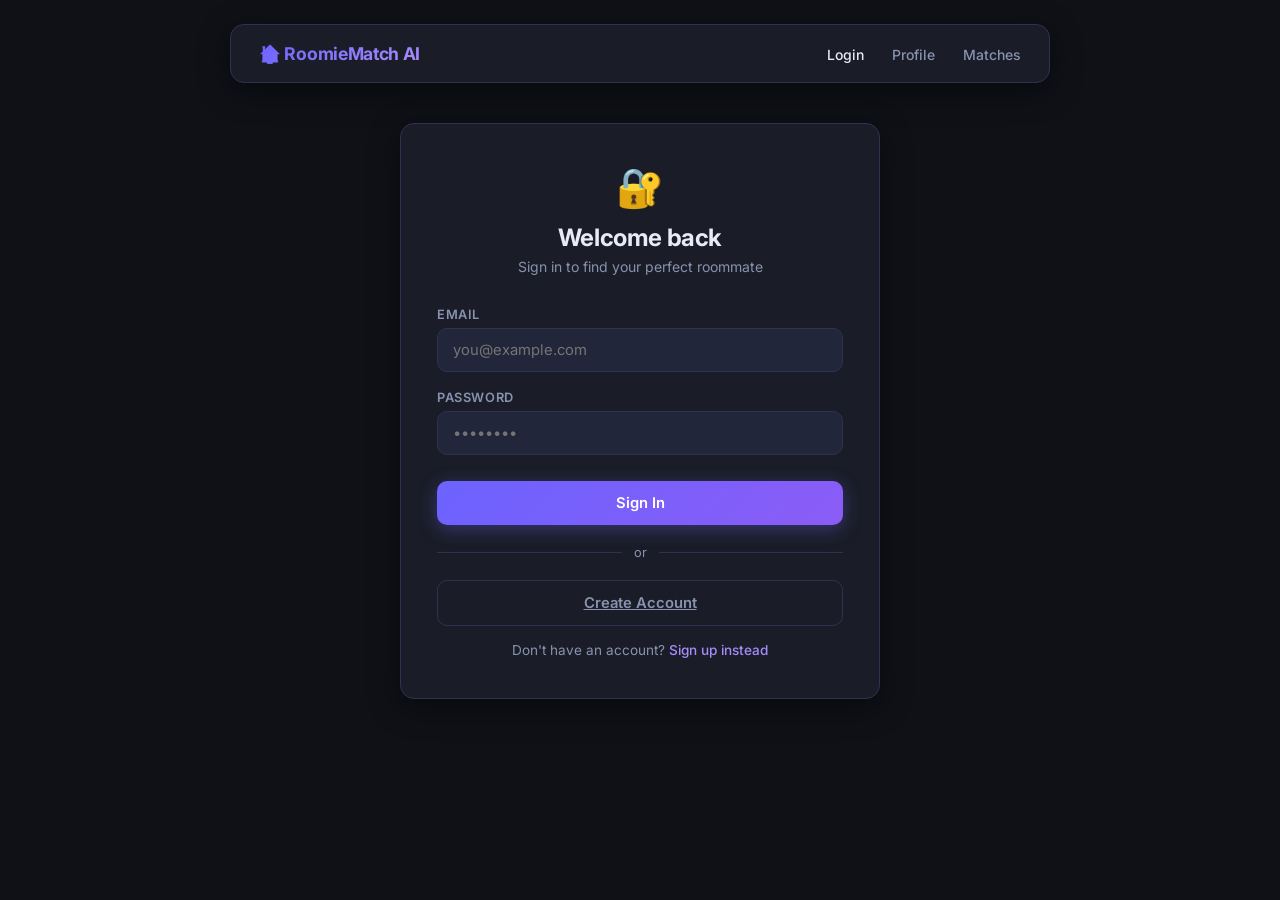
==== frontend/index.html @ b148448d "your message" ====
<!DOCTYPE html>
<html lang="en">
<head>
  <meta charset="UTF-8" />
  <meta name="viewport" content="width=device-width, initial-scale=1.0" />
  <title>RoomieMatch AI — Login</title>
  <link rel="stylesheet" href="style.css" />
</head>
<body>

  <!-- NAVBAR -->
  <nav class="navbar">
    <span class="logo">🏠 RoomieMatch AI</span>
    <nav>
      <a href="index.html" class="active">Login</a>
      <a href="profile.html">Profile</a>
      <a href="matches.html">Matches</a>
    </nav>
  </nav>

  <!-- CARD -->
  <div class="card">
    <div class="card-header">
      <span class="icon">🔐</span>
      <h1>Welcome back</h1>
      <p>Sign in to find your perfect roommate</p>
    </div>

    <!-- ALERT -->
    <div class="alert" id="alert" role="alert"></div>

    <!-- FORM -->
    <form id="loginForm" novalidate>
      <div class="form-group">
        <label for="email">Email</label>
        <input id="email" type="email" placeholder="you@example.com" required />
      </div>

      <div class="form-group">
        <label for="password">Password</label>
        <input id="password" type="password" placeholder="••••••••" required />
      </div>

      <button class="btn btn-primary" type="submit" id="loginBtn">
        Sign In
      </button>
    </form>

    <div class="divider">or</div>

    <a href="#" id="signupLink" class="btn btn-outline">Create Account</a>

    <p class="footer-link" style="margin-top:16px">
      Don't have an account? <a href="#" id="switchLink">Sign up instead</a>
    </p>
  </div>

  <script src="script.js"></script>
  <script>
    redirectIfLoggedIn();

    const alert    = document.getElementById('alert');
    const form     = document.getElementById('loginForm');
    const loginBtn = document.getElementById('loginBtn');
    const emailEl  = document.getElementById('email');
    const passEl   = document.getElementById('password');

    // Toggle between login / signup mode
    let isSignup = false;
    const signupLink  = document.getElementById('signupLink');
    const switchLink  = document.getElementById('switchLink');

    function setMode(signup) {
      isSignup = signup;
      const h1 = document.querySelector('.card-header h1');
      const p  = document.querySelector('.card-header p');
      if (signup) {
        h1.textContent = 'Create Account';
        p.textContent  = 'Join and find your perfect roommate';
        loginBtn.textContent = 'Sign Up';
        signupLink.textContent = 'Back to Login';
        switchLink.textContent = 'Log in instead';
      } else {
        h1.textContent = 'Welcome back';
        p.textContent  = 'Sign in to find your perfect roommate';
        loginBtn.textContent = 'Sign In';
        signupLink.textContent = 'Create Account';
        switchLink.textContent = 'Sign up instead';
      }
    }

    signupLink.addEventListener('click', (e) => { e.preventDefault(); setMode(!isSignup); });
    switchLink.addEventListener('click', (e) => { e.preventDefault(); setMode(!isSignup); });

    form.addEventListener('submit', async (e) => {
      e.preventDefault();
      const email    = emailEl.value.trim();
      const password = passEl.value.trim();

      if (!email || !password) {
        showAlert(alert, 'error', 'Please fill in all fields.');
        return;
      }

      loginBtn.disabled = true;
      loginBtn.textContent = isSignup ? 'Signing up…' : 'Signing in…';

      const endpoint = isSignup ? '/auth/signup' : '/auth/login';

      try {
        const res  = await fetch(`${API_BASE}${endpoint}`, {
          method:  'POST',
          headers: { 'Content-Type': 'application/json' },
          body:    JSON.stringify({ email, password })
        });
        const json = await res.json();

        if (!res.ok) {
          showAlert(alert, 'error', json.message || 'Something went wrong.');
          return;
        }

        if (isSignup) {
          showAlert(alert, 'success', 'Account created! You can now log in.');
          setMode(false);
        } else {
          setToken(json.data);                     // store JWT
          window.location.href = 'profile.html';  // redirect
        }
      } catch (err) {
        showAlert(alert, 'error', 'Connection error. Is the backend running?');
      } finally {
        loginBtn.disabled = false;
        loginBtn.textContent = isSignup ? 'Sign Up' : 'Sign In';
      }
    });
  </script>
</body>
</html>
---- frontend/style.css ----
@import url('https://fonts.googleapis.com/css2?family=Inter:wght@300;400;500;600;700&display=swap');

/* ══════════════════════
   CSS VARIABLES
   ══════════════════════ */
:root {
  --bg:        #0f1117;
  --surface:   #1a1d27;
  --surface2:  #22263a;
  --border:    #2e3250;
  --accent:    #6c63ff;
  --accent2:   #a78bfa;
  --success:   #22d3a5;
  --danger:    #ff6b6b;
  --text:      #e8eaf6;
  --muted:     #8892b0;
  --radius:    14px;
  --shadow:    0 8px 32px rgba(0,0,0,0.45);
}

/* ══════════════════════
   RESET & BASE
   ══════════════════════ */
*, *::before, *::after { box-sizing: border-box; margin: 0; padding: 0; }

body {
  font-family: 'Inter', sans-serif;
  background: var(--bg);
  color: var(--text);
  min-height: 100vh;
  display: flex;
  flex-direction: column;
  align-items: center;
  padding: 24px 16px 48px;
}

/* ══════════════════════
   NAVBAR
   ══════════════════════ */
.navbar {
  width: 100%;
  max-width: 820px;
  display: flex;
  align-items: center;
  justify-content: space-between;
  padding: 18px 28px;
  background: var(--surface);
  border: 1px solid var(--border);
  border-radius: var(--radius);
  margin-bottom: 40px;
  box-shadow: var(--shadow);
}

.navbar .logo {
  font-size: 1.1rem;
  font-weight: 700;
  background: linear-gradient(135deg, var(--accent), var(--accent2));
  -webkit-background-clip: text;
  -webkit-text-fill-color: transparent;
  background-clip: text;
  letter-spacing: -0.3px;
}

.navbar nav a {
  color: var(--muted);
  text-decoration: none;
  font-size: 0.875rem;
  font-weight: 500;
  margin-left: 24px;
  transition: color 0.2s;
}
.navbar nav a:hover,
.navbar nav a.active { color: var(--text); }

/* ══════════════════════
   CARD
   ══════════════════════ */
.card {
  width: 100%;
  max-width: 480px;
  background: var(--surface);
  border: 1px solid var(--border);
  border-radius: var(--radius);
  padding: 40px 36px;
  box-shadow: var(--shadow);
}

.card.wide { max-width: 820px; }

.card-header {
  margin-bottom: 32px;
  text-align: center;
}

.card-header .icon {
  font-size: 2.4rem;
  margin-bottom: 12px;
  display: block;
}

.card-header h1 {
  font-size: 1.5rem;
  font-weight: 700;
  letter-spacing: -0.4px;
  margin-bottom: 6px;
}

.card-header p {
  color: var(--muted);
  font-size: 0.875rem;
}

/* ══════════════════════
   FORM ELEMENTS
   ══════════════════════ */
.form-group {
  display: flex;
  flex-direction: column;
  gap: 6px;
  margin-bottom: 18px;
}

label {
  font-size: 0.8rem;
  font-weight: 600;
  color: var(--muted);
  text-transform: uppercase;
  letter-spacing: 0.6px;
}

input, select {
  background: var(--surface2);
  border: 1px solid var(--border);
  border-radius: 10px;
  color: var(--text);
  font-family: 'Inter', sans-serif;
  font-size: 0.925rem;
  padding: 12px 15px;
  outline: none;
  transition: border-color 0.2s, box-shadow 0.2s;
  appearance: none;
}

input:focus, select:focus {
  border-color: var(--accent);
  box-shadow: 0 0 0 3px rgba(108,99,255,0.18);
}

select option { background: var(--surface2); }

/* ══════════════════════
   GRID LAYOUT (profile form)
   ══════════════════════ */
.form-grid {
  display: grid;
  grid-template-columns: 1fr 1fr;
  gap: 0 20px;
}

/* ══════════════════════
   BUTTONS
   ══════════════════════ */
.btn {
  display: inline-flex;
  align-items: center;
  justify-content: center;
  gap: 8px;
  width: 100%;
  padding: 13px 20px;
  border: none;
  border-radius: 10px;
  font-family: 'Inter', sans-serif;
  font-size: 0.925rem;
  font-weight: 600;
  cursor: pointer;
  transition: opacity 0.2s, transform 0.15s, box-shadow 0.2s;
}

.btn:hover  { opacity: 0.88; transform: translateY(-1px); }
.btn:active { transform: translateY(0); }

.btn-primary {
  background: linear-gradient(135deg, var(--accent), #8b5cf6);
  color: #fff;
  box-shadow: 0 4px 18px rgba(108,99,255,0.35);
  margin-top: 8px;
}

.btn-success {
  background: linear-gradient(135deg, var(--success), #059669);
  color: #fff;
  box-shadow: 0 4px 18px rgba(34,211,165,0.28);
}

.btn-outline {
  background: transparent;
  border: 1px solid var(--border);
  color: var(--muted);
}

.btn:disabled { opacity: 0.5; cursor: not-allowed; transform: none; }

/* ══════════════════════
   ALERT / TOAST
   ══════════════════════ */
.alert {
  display: none;
  align-items: flex-start;
  gap: 10px;
  padding: 12px 16px;
  border-radius: 10px;
  font-size: 0.875rem;
  font-weight: 500;
  margin-bottom: 20px;
  line-height: 1.45;
}

.alert.show { display: flex; }

.alert-success {
  background: rgba(34,211,165,0.12);
  border: 1px solid rgba(34,211,165,0.3);
  color: #6ee7c7;
}

.alert-error {
  background: rgba(255,107,107,0.12);
  border: 1px solid rgba(255,107,107,0.3);
  color: #fca5a5;
}

/* ══════════════════════
   DIVIDER
   ══════════════════════ */
.divider {
  display: flex;
  align-items: center;
  gap: 12px;
  color: var(--muted);
  font-size: 0.8rem;
  margin: 20px 0;
}
.divider::before, .divider::after {
  content: '';
  flex: 1;
  height: 1px;
  background: var(--border);
}

/* ══════════════════════
   MATCH CARDS
   ══════════════════════ */
.matches-grid {
  display: grid;
  grid-template-columns: repeat(auto-fill, minmax(260px, 1fr));
  gap: 18px;
  margin-top: 24px;
}

.match-card {
  background: var(--surface2);
  border: 1px solid var(--border);
  border-radius: var(--radius);
  padding: 22px;
  position: relative;
  transition: border-color 0.2s, transform 0.2s;
}

.match-card:hover {
  border-color: var(--accent);
  transform: translateY(-2px);
}

.match-card .score-badge {
  position: absolute;
  top: 16px;
  right: 16px;
  background: linear-gradient(135deg, var(--accent), #8b5cf6);
  color: #fff;
  font-size: 0.78rem;
  font-weight: 700;
  padding: 4px 10px;
  border-radius: 999px;
}

.match-card .score-badge.high { background: linear-gradient(135deg,#22d3a5,#059669); }
.match-card .score-badge.mid  { background: linear-gradient(135deg,#f59e0b,#d97706); }
.match-card .score-badge.low  { background: linear-gradient(135deg,#6b7280,#4b5563); }

.match-card h3 {
  font-size: 0.95rem;
  font-weight: 600;
  margin-bottom: 4px;
  padding-right: 60px;
  overflow: hidden;
  text-overflow: ellipsis;
  white-space: nowrap;
}

.match-card .uid {
  font-size: 0.75rem;
  color: var(--muted);
  margin-bottom: 16px;
}

.match-card .tag-list {
  display: flex;
  flex-wrap: wrap;
  gap: 6px;
}

.tag {
  font-size: 0.72rem;
  font-weight: 500;
  padding: 3px 9px;
  border-radius: 999px;
  background: rgba(108,99,255,0.12);
  color: var(--accent2);
  border: 1px solid rgba(108,99,255,0.2);
}

/* ══════════════════════
   SCORE BAR
   ══════════════════════ */
.score-row {
  display: flex;
  align-items: center;
  gap: 8px;
  margin-top: 14px;
  font-size: 0.78rem;
  color: var(--muted);
}

.score-bar-track {
  flex: 1;
  height: 6px;
  background: var(--border);
  border-radius: 999px;
  overflow: hidden;
}

.score-bar-fill {
  height: 100%;
  border-radius: 999px;
  background: linear-gradient(90deg, var(--accent), var(--accent2));
  transition: width 0.6s ease;
}

/* ══════════════════════
   EMPTY / LOADER
   ══════════════════════ */
.empty-state {
  text-align: center;
  padding: 48px 0;
  color: var(--muted);
}
.empty-state .emoji { font-size: 3rem; margin-bottom: 12px; display: block; }
.empty-state h3 { font-size: 1.05rem; font-weight: 600; color: var(--text); margin-bottom: 6px; }
.empty-state p  { font-size: 0.875rem; }

.loader {
  width: 36px;
  height: 36px;
  border: 3px solid var(--border);
  border-top-color: var(--accent);
  border-radius: 50%;
  animation: spin 0.7s linear infinite;
  margin: 32px auto;
}
@keyframes spin { to { transform: rotate(360deg); } }

/* ══════════════════════
   FOOTER / LINK
   ══════════════════════ */
.footer-link {
  margin-top: 20px;
  text-align: center;
  font-size: 0.85rem;
  color: var(--muted);
}
.footer-link a {
  color: var(--accent2);
  text-decoration: none;
  font-weight: 500;
}
.footer-link a:hover { text-decoration: underline; }

/* ══════════════════════
   RESPONSIVE
   ══════════════════════ */
@media (max-width: 600px) {
  .card { padding: 28px 20px; }
  .form-grid { grid-template-columns: 1fr; }
  .navbar { padding: 14px 18px; }
  .navbar nav a { margin-left: 14px; font-size: 0.8rem; }
}
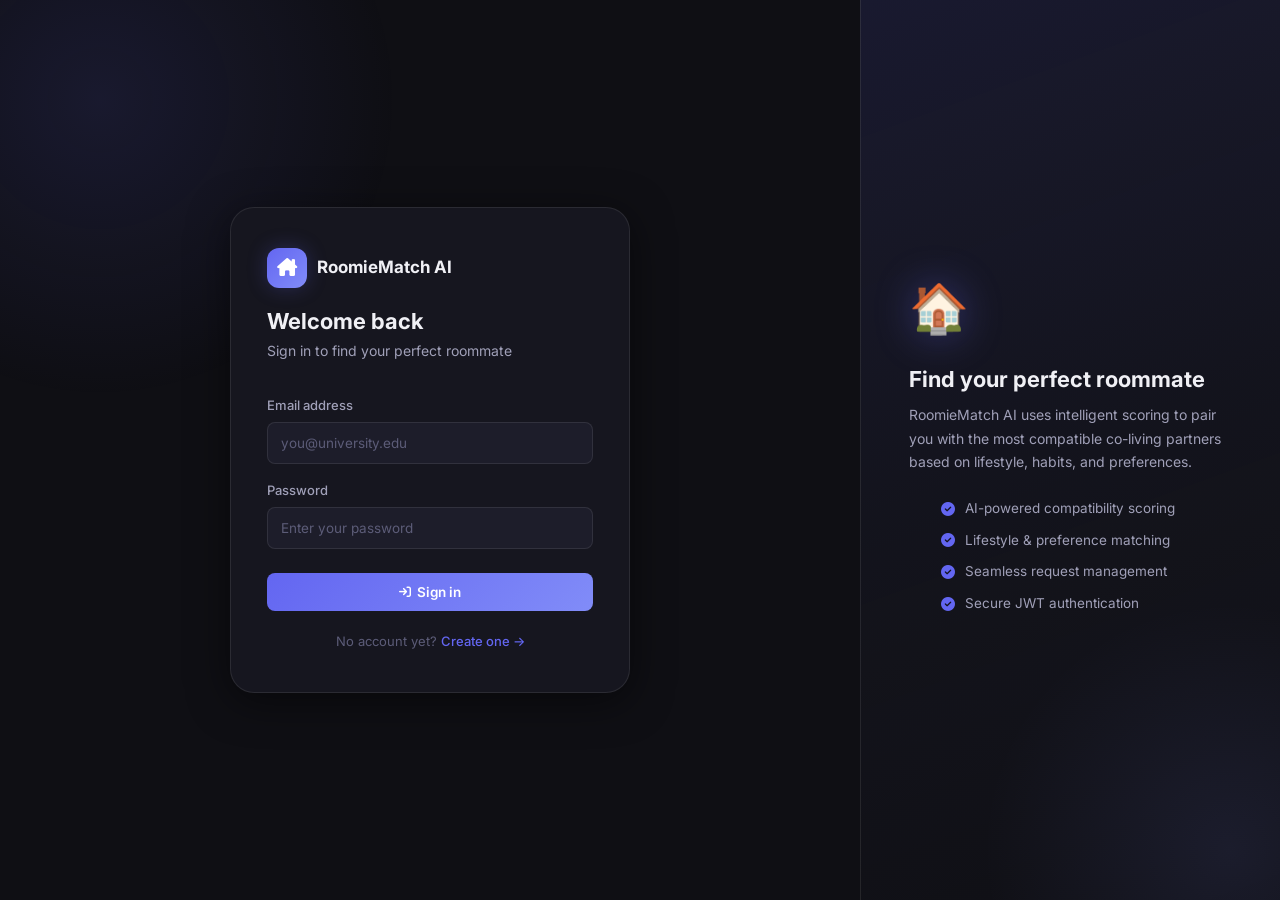
==== commit 8091c4a9: "Complete UI redesign with premium dark mode and full API integration" ====
--- a/frontend/index.html
+++ b/frontend/index.html
@@ -1,139 +1,72 @@
 <!DOCTYPE html>
 <html lang="en">
 <head>
-  <meta charset="UTF-8" />
-  <meta name="viewport" content="width=device-width, initial-scale=1.0" />
-  <title>RoomieMatch AI — Login</title>
-  <link rel="stylesheet" href="style.css" />
+  <meta charset="UTF-8">
+  <meta name="viewport" content="width=device-width,initial-scale=1">
+  <title>RoomieMatch AI — Sign In</title>
+  <meta name="description" content="Sign in to RoomieMatch AI and find your ideal roommate using AI-powered matching.">
+  <link href="https://cdn.jsdelivr.net/npm/bootstrap@5.3.3/dist/css/bootstrap.min.css" rel="stylesheet">
+  <link href="https://cdnjs.cloudflare.com/ajax/libs/font-awesome/6.5.1/css/all.min.css" rel="stylesheet">
+  <link href="https://unpkg.com/aos@2.3.4/dist/aos.css" rel="stylesheet">
+  <link href="style.css" rel="stylesheet">
 </head>
-<body>
+<body class="auth-page">
 
-  <!-- NAVBAR -->
-  <nav class="navbar">
-    <span class="logo">🏠 RoomieMatch AI</span>
-    <nav>
-      <a href="index.html" class="active">Login</a>
-      <a href="profile.html">Profile</a>
-      <a href="matches.html">Matches</a>
-    </nav>
-  </nav>
+  <!-- Left: Form -->
+  <div class="auth-left">
+    <div class="auth-card" data-aos="fade-up" data-aos-duration="500">
 
-  <!-- CARD -->
-  <div class="card">
-    <div class="card-header">
-      <span class="icon">🔐</span>
-      <h1>Welcome back</h1>
-      <p>Sign in to find your perfect roommate</p>
-    </div>
-
-    <!-- ALERT -->
-    <div class="alert" id="alert" role="alert"></div>
-
-    <!-- FORM -->
-    <form id="loginForm" novalidate>
-      <div class="form-group">
-        <label for="email">Email</label>
-        <input id="email" type="email" placeholder="you@example.com" required />
+      <div class="auth-logo">
+        <div class="auth-logo-mark">
+          <div class="auth-logo-icon"><i class="fa-solid fa-house-chimney"></i></div>
+          <span class="auth-logo-name">RoomieMatch AI</span>
+        </div>
+        <h1>Welcome back</h1>
+        <p>Sign in to find your perfect roommate</p>
       </div>
 
-      <div class="form-group">
-        <label for="password">Password</label>
-        <input id="password" type="password" placeholder="••••••••" required />
+      <form id="loginForm" novalidate>
+        <div class="form-group">
+          <label class="form-label" for="email">Email address</label>
+          <input type="email" id="email" class="form-control"
+                 placeholder="you@university.edu" autocomplete="email" required>
+        </div>
+        <div class="form-group">
+          <label class="form-label" for="password">Password</label>
+          <input type="password" id="password" class="form-control"
+                 placeholder="Enter your password" autocomplete="current-password" required>
+        </div>
+        <div class="form-group" style="margin-top:1.5rem;">
+          <button type="submit" class="btn btn-primary btn-w100" id="loginBtn">
+            <i class="fa-solid fa-arrow-right-to-bracket fa-sm"></i> Sign in
+          </button>
+        </div>
+      </form>
+
+      <div class="auth-footer">
+        No account yet? <a href="signup.html">Create one &rarr;</a>
       </div>
 
-      <button class="btn btn-primary" type="submit" id="loginBtn">
-        Sign In
-      </button>
-    </form>
-
-    <div class="divider">or</div>
-
-    <a href="#" id="signupLink" class="btn btn-outline">Create Account</a>
-
-    <p class="footer-link" style="margin-top:16px">
-      Don't have an account? <a href="#" id="switchLink">Sign up instead</a>
-    </p>
+    </div>
   </div>
 
+  <!-- Right: Info panel -->
+  <div class="auth-right">
+    <div class="auth-panel" data-aos="fade-left" data-aos-duration="600" data-aos-delay="100">
+      <div class="panel-icon">🏠</div>
+      <h2>Find your perfect roommate</h2>
+      <p>RoomieMatch AI uses intelligent scoring to pair you with the most compatible co-living partners based on lifestyle, habits, and preferences.</p>
+      <ul class="feature-list">
+        <li><i class="fa-solid fa-check-circle"></i> AI-powered compatibility scoring</li>
+        <li><i class="fa-solid fa-check-circle"></i> Lifestyle &amp; preference matching</li>
+        <li><i class="fa-solid fa-check-circle"></i> Seamless request management</li>
+        <li><i class="fa-solid fa-check-circle"></i> Secure JWT authentication</li>
+      </ul>
+    </div>
+  </div>
+
+  <script src="https://cdn.jsdelivr.net/npm/bootstrap@5.3.3/dist/js/bootstrap.bundle.min.js"></script>
+  <script src="https://unpkg.com/aos@2.3.4/dist/aos.js"></script>
   <script src="script.js"></script>
-  <script>
-    redirectIfLoggedIn();
-
-    const alert    = document.getElementById('alert');
-    const form     = document.getElementById('loginForm');
-    const loginBtn = document.getElementById('loginBtn');
-    const emailEl  = document.getElementById('email');
-    const passEl   = document.getElementById('password');
-
-    // Toggle between login / signup mode
-    let isSignup = false;
-    const signupLink  = document.getElementById('signupLink');
-    const switchLink  = document.getElementById('switchLink');
-
-    function setMode(signup) {
-      isSignup = signup;
-      const h1 = document.querySelector('.card-header h1');
-      const p  = document.querySelector('.card-header p');
-      if (signup) {
-        h1.textContent = 'Create Account';
-        p.textContent  = 'Join and find your perfect roommate';
-        loginBtn.textContent = 'Sign Up';
-        signupLink.textContent = 'Back to Login';
-        switchLink.textContent = 'Log in instead';
-      } else {
-        h1.textContent = 'Welcome back';
-        p.textContent  = 'Sign in to find your perfect roommate';
-        loginBtn.textContent = 'Sign In';
-        signupLink.textContent = 'Create Account';
-        switchLink.textContent = 'Sign up instead';
-      }
-    }
-
-    signupLink.addEventListener('click', (e) => { e.preventDefault(); setMode(!isSignup); });
-    switchLink.addEventListener('click', (e) => { e.preventDefault(); setMode(!isSignup); });
-
-    form.addEventListener('submit', async (e) => {
-      e.preventDefault();
-      const email    = emailEl.value.trim();
-      const password = passEl.value.trim();
-
-      if (!email || !password) {
-        showAlert(alert, 'error', 'Please fill in all fields.');
-        return;
-      }
-
-      loginBtn.disabled = true;
-      loginBtn.textContent = isSignup ? 'Signing up…' : 'Signing in…';
-
-      const endpoint = isSignup ? '/auth/signup' : '/auth/login';
-
-      try {
-        const res  = await fetch(`${API_BASE}${endpoint}`, {
-          method:  'POST',
-          headers: { 'Content-Type': 'application/json' },
-          body:    JSON.stringify({ email, password })
-        });
-        const json = await res.json();
-
-        if (!res.ok) {
-          showAlert(alert, 'error', json.message || 'Something went wrong.');
-          return;
-        }
-
-        if (isSignup) {
-          showAlert(alert, 'success', 'Account created! You can now log in.');
-          setMode(false);
-        } else {
-          setToken(json.data);                     // store JWT
-          window.location.href = 'profile.html';  // redirect
-        }
-      } catch (err) {
-        showAlert(alert, 'error', 'Connection error. Is the backend running?');
-      } finally {
-        loginBtn.disabled = false;
-        loginBtn.textContent = isSignup ? 'Sign Up' : 'Sign In';
-      }
-    });
-  </script>
 </body>
-</html>
+</html>
--- a/frontend/style.css
+++ b/frontend/style.css
@@ -1,396 +1,507 @@
-@import url('https://fonts.googleapis.com/css2?family=Inter:wght@300;400;500;600;700&display=swap');
-
-/* ══════════════════════
-   CSS VARIABLES
-   ══════════════════════ */
+/* ═══════════════════════════════════════════════════
+   RoomieMatch AI — style.css  (complete redesign)
+   ═══════════════════════════════════════════════════ */
+
+@import url('https://fonts.googleapis.com/css2?family=Inter:wght@300;400;500;600;700;800&display=swap');
+
+/* ── Variables ─────────────────────────────────────── */
 :root {
-  --bg:        #0f1117;
-  --surface:   #1a1d27;
-  --surface2:  #22263a;
-  --border:    #2e3250;
-  --accent:    #6c63ff;
-  --accent2:   #a78bfa;
-  --success:   #22d3a5;
-  --danger:    #ff6b6b;
-  --text:      #e8eaf6;
-  --muted:     #8892b0;
-  --radius:    14px;
-  --shadow:    0 8px 32px rgba(0,0,0,0.45);
-}
-
-/* ══════════════════════
-   RESET & BASE
-   ══════════════════════ */
+  --primary:        #6366f1;
+  --primary-hover:  #4f46e5;
+  --primary-light:  #eef2ff;
+  --primary-glow:   rgba(99,102,241,0.25);
+
+  --success:        #10b981;
+  --success-light:  #d1fae5;
+  --danger:         #ef4444;
+  --danger-light:   #fee2e2;
+  --warning:        #f59e0b;
+  --warning-light:  #fef3c7;
+  --info:           #06b6d4;
+
+  --bg:             #0f0f14;
+  --bg-2:           #16161f;
+  --bg-3:           #1d1d2a;
+  --surface:        rgba(255,255,255,0.04);
+  --surface-hover:  rgba(255,255,255,0.07);
+  --border:         rgba(255,255,255,0.09);
+  --border-focus:   rgba(99,102,241,0.6);
+
+  --text-1:  #f0f0f5;
+  --text-2:  #a0a0b8;
+  --text-3:  #5c5c78;
+
+  --sidebar-w:    248px;
+  --radius:       12px;
+  --radius-lg:    18px;
+  --radius-xl:    24px;
+  --shadow:       0 4px 24px rgba(0,0,0,0.35);
+  --shadow-lg:    0 8px 40px rgba(0,0,0,0.5);
+  --transition:   0.2s ease;
+}
+
+/* ── Reset ─────────────────────────────────────────── */
 *, *::before, *::after { box-sizing: border-box; margin: 0; padding: 0; }
 
+html { scroll-behavior: smooth; }
+
 body {
-  font-family: 'Inter', sans-serif;
+  font-family: 'Inter', system-ui, sans-serif;
   background: var(--bg);
-  color: var(--text);
+  color: var(--text-1);
+  font-size: 14px;
+  line-height: 1.6;
+  -webkit-font-smoothing: antialiased;
+}
+
+a { color: var(--primary); text-decoration: none; transition: color var(--transition); }
+a:hover { color: var(--primary-hover); }
+
+/* ── App Layout ────────────────────────────────────── */
+.app-layout {
+  display: flex;
   min-height: 100vh;
+}
+
+/* ── Sidebar ───────────────────────────────────────── */
+.sidebar {
+  width: var(--sidebar-w);
+  min-height: 100vh;
+  background: var(--bg-2);
+  border-right: 1px solid var(--border);
   display: flex;
   flex-direction: column;
+  position: fixed;
+  top: 0; left: 0;
+  z-index: 100;
+}
+
+.sidebar-brand {
+  display: flex;
   align-items: center;
-  padding: 24px 16px 48px;
-}
-
-/* ══════════════════════
-   NAVBAR
-   ══════════════════════ */
-.navbar {
-  width: 100%;
-  max-width: 820px;
+  gap: 10px;
+  padding: 24px 20px 20px;
+  border-bottom: 1px solid var(--border);
+}
+.brand-icon {
+  width: 36px; height: 36px;
+  background: linear-gradient(135deg, var(--primary), #818cf8);
+  border-radius: 10px;
+  display: flex; align-items: center; justify-content: center;
+  font-size: 16px; color: #fff;
+  flex-shrink: 0;
+  box-shadow: 0 0 16px var(--primary-glow);
+}
+.brand-name {
+  font-weight: 700; font-size: 15px;
+  background: linear-gradient(135deg, #f0f0f5, #a0a0b8);
+  -webkit-background-clip: text; -webkit-text-fill-color: transparent;
+}
+
+.sidebar-nav {
+  flex: 1;
+  padding: 16px 12px;
+  display: flex;
+  flex-direction: column;
+  gap: 2px;
+}
+.nav-item {
   display: flex;
   align-items: center;
+  gap: 10px;
+  padding: 10px 12px;
+  border-radius: var(--radius);
+  color: var(--text-2);
+  font-size: 13.5px;
+  font-weight: 500;
+  transition: all var(--transition);
+  position: relative;
+}
+.nav-item i { width: 18px; text-align: center; font-size: 14px; }
+.nav-item:hover { background: var(--surface-hover); color: var(--text-1); }
+.nav-item.active {
+  background: linear-gradient(135deg, rgba(99,102,241,0.2), rgba(129,140,248,0.1));
+  color: #818cf8;
+  border: 1px solid rgba(99,102,241,0.2);
+}
+.nav-divider { height: 1px; background: var(--border); margin: 8px 0; }
+.nav-logout { color: var(--text-3); margin-top: auto; }
+.nav-logout:hover { color: var(--danger); background: var(--danger-light); }
+
+.sidebar-footer {
+  padding: 16px 12px;
+  border-top: 1px solid var(--border);
+}
+.user-chip {
+  display: flex; align-items: center; gap: 10px;
+  padding: 8px 10px;
+  border-radius: var(--radius);
+  background: var(--surface);
+}
+.user-avatar {
+  width: 32px; height: 32px;
+  border-radius: 50%;
+  background: linear-gradient(135deg, var(--primary), #818cf8);
+  display: flex; align-items: center; justify-content: center;
+  font-size: 12px; font-weight: 700; color: #fff;
+  flex-shrink: 0;
+}
+.user-email { font-size: 12px; color: var(--text-2); overflow: hidden; text-overflow: ellipsis; white-space: nowrap; }
+
+/* ── Main Content ──────────────────────────────────── */
+.main-content {
+  margin-left: var(--sidebar-w);
+  flex: 1;
+  padding: 32px;
+  max-width: 1200px;
+}
+
+.page-header {
+  margin-bottom: 28px;
+}
+.page-header h1 {
+  font-size: 24px; font-weight: 700;
+  background: linear-gradient(135deg, #f0f0f5 0%, #a0a0b8 100%);
+  -webkit-background-clip: text; -webkit-text-fill-color: transparent;
+  margin-bottom: 4px;
+}
+.page-header p { color: var(--text-2); font-size: 14px; }
+
+/* ── Cards ─────────────────────────────────────────── */
+.card {
+  background: var(--bg-2);
+  border: 1px solid var(--border);
+  border-radius: var(--radius-lg);
+  padding: 20px;
+  transition: all var(--transition);
+}
+.card:hover { border-color: rgba(99,102,241,0.25); box-shadow: var(--shadow); }
+
+.stat-card {
+  display: flex;
+  flex-direction: column;
+  gap: 10px;
+}
+.stat-icon {
+  width: 44px; height: 44px;
+  border-radius: 12px;
+  display: flex; align-items: center; justify-content: center;
+  font-size: 18px;
+  margin-bottom: 4px;
+}
+.icon-purple { background: rgba(99,102,241,0.15); color: #818cf8; }
+.icon-green  { background: rgba(16,185,129,0.15);  color: #34d399; }
+.icon-amber  { background: rgba(245,158,11,0.15);  color: #fbbf24; }
+.icon-cyan   { background: rgba(6,182,212,0.15);   color: #22d3ee; }
+
+.stat-title { font-weight: 600; font-size: 15px; color: var(--text-1); }
+.stat-desc  { font-size: 13px; color: var(--text-2); line-height: 1.5; }
+
+/* ── Match Cards ───────────────────────────────────── */
+.match-card { padding: 0; overflow: hidden; cursor: default; }
+.match-header {
+  display: flex; align-items: flex-start;
   justify-content: space-between;
-  padding: 18px 28px;
-  background: var(--surface);
+  gap: 12px;
+  padding: 18px 18px 14px;
+}
+.match-user { display: flex; align-items: center; gap: 12px; }
+.match-avatar {
+  width: 44px; height: 44px; border-radius: 50%;
+  background: linear-gradient(135deg, var(--primary), #818cf8);
+  display: flex; align-items: center; justify-content: center;
+  font-size: 15px; font-weight: 700; color: #fff;
+  flex-shrink: 0;
+}
+.match-name { font-weight: 600; font-size: 14px; color: var(--text-1); }
+.match-id   { font-size: 11px; color: var(--text-3); margin-top: 1px; }
+
+.score-pill {
+  display: inline-flex; align-items: center; gap: 4px;
+  padding: 4px 10px; border-radius: 20px;
+  font-size: 11.5px; font-weight: 600; white-space: nowrap; flex-shrink: 0;
+}
+.score-high   { background: var(--success-light); color: #065f46; }
+.score-medium { background: var(--warning-light); color: #78350f; }
+.score-low    { background: var(--danger-light);  color: #7f1d1d; }
+
+.divider { height: 1px; background: var(--border); margin: 0 18px; }
+
+.traits {
+  display: grid; grid-template-columns: 1fr 1fr 1fr;
+  gap: 2px; padding: 14px 18px;
+}
+.trait { padding: 6px 0; }
+.t-label { font-size: 10px; color: var(--text-3); text-transform: uppercase; letter-spacing: 0.05em; margin-bottom: 2px; }
+.t-value { font-size: 12.5px; font-weight: 500; color: var(--text-2); }
+
+.match-card .btn { margin: 14px 18px 18px; width: calc(100% - 36px); }
+
+/* ── Request Cards ─────────────────────────────────── */
+.req-card {
+  background: var(--bg-2);
   border: 1px solid var(--border);
   border-radius: var(--radius);
-  margin-bottom: 40px;
+  padding: 14px 18px;
+  display: flex; align-items: center; justify-content: space-between;
+  gap: 12px;
+  transition: all var(--transition);
+  margin-bottom: 8px;
+}
+.req-card:hover { border-color: rgba(99,102,241,0.25); transform: translateY(-1px); }
+.req-left { display: flex; align-items: center; gap: 12px; }
+.req-avatar {
+  width: 40px; height: 40px; border-radius: 50%;
+  background: linear-gradient(135deg, #6366f1, #818cf8);
+  display: flex; align-items: center; justify-content: center;
+  font-size: 13px; font-weight: 700; color: #fff; flex-shrink: 0;
+  border: 2px solid rgba(99,102,241,0.3);
+}
+.req-name { font-weight: 600; font-size: 14px; color: var(--text-1); }
+.req-meta { font-size: 12px; color: var(--text-3); margin-top: 2px; }
+.req-actions { display: flex; gap: 8px; flex-shrink: 0; }
+
+/* ── Badges ────────────────────────────────────────── */
+.badge { padding: 2px 8px; border-radius: 20px; font-size: 11px; font-weight: 600; }
+.badge-pending  { background: var(--warning-light); color: #92400e; }
+.badge-accepted { background: var(--success-light); color: #065f46; }
+.badge-rejected { background: var(--danger-light);  color: #7f1d1d; }
+
+/* ── Buttons ───────────────────────────────────────── */
+.btn {
+  display: inline-flex; align-items: center; justify-content: center;
+  gap: 6px; padding: 9px 18px;
+  border-radius: 8px; font-size: 13.5px; font-weight: 600;
+  border: none; cursor: pointer; transition: all var(--transition);
+  white-space: nowrap;
+}
+.btn:disabled { opacity: 0.6; cursor: not-allowed; }
+
+.btn-primary {
+  background: linear-gradient(135deg, var(--primary), #818cf8);
+  color: #fff;
+  box-shadow: 0 0 0 0 var(--primary-glow);
+}
+.btn-primary:hover:not(:disabled) {
+  background: linear-gradient(135deg, var(--primary-hover), var(--primary));
+  transform: translateY(-1px);
+  box-shadow: 0 4px 16px var(--primary-glow);
+}
+.btn-secondary {
+  background: var(--surface);
+  color: var(--text-1);
+  border: 1px solid var(--border);
+}
+.btn-secondary:hover:not(:disabled) {
+  background: var(--surface-hover);
+  border-color: rgba(99,102,241,0.3);
+}
+.btn-success {
+  background: linear-gradient(135deg, var(--success), #34d399);
+  color: #fff;
+}
+.btn-success:hover:not(:disabled) { filter: brightness(1.1); transform: translateY(-1px); }
+.btn-danger {
+  background: linear-gradient(135deg, var(--danger), #f87171);
+  color: #fff;
+}
+.btn-danger:hover:not(:disabled) { filter: brightness(1.1); transform: translateY(-1px); }
+
+.btn-sm { padding: 6px 12px; font-size: 12.5px; border-radius: 7px; }
+.btn-w100 { width: 100%; }
+.w-full { width: 100%; }
+
+/* ── Forms ─────────────────────────────────────────── */
+.form-label { font-size: 13px; font-weight: 500; color: var(--text-2); margin-bottom: 6px; display: block; }
+.form-control, .form-select {
+  width: 100%;
+  background: var(--bg-3);
+  border: 1px solid var(--border);
+  border-radius: 8px;
+  padding: 10px 13px;
+  color: var(--text-1);
+  font-size: 13.5px;
+  font-family: inherit;
+  transition: border-color var(--transition), box-shadow var(--transition);
+  outline: none;
+  appearance: none;
+}
+.form-select {
+  background-image: url("data:image/svg+xml,%3Csvg xmlns='http://www.w3.org/2000/svg' width='12' height='12' viewBox='0 0 24 24' fill='none' stroke='%235c5c78' stroke-width='2.5'%3E%3Cpath d='M6 9l6 6 6-6'/%3E%3C/svg%3E");
+  background-repeat: no-repeat;
+  background-position: right 12px center;
+  padding-right: 36px;
+}
+.form-select option { background: var(--bg-3); color: var(--text-1); }
+.form-control:focus, .form-select:focus {
+  border-color: var(--border-focus);
+  box-shadow: 0 0 0 3px var(--primary-glow);
+}
+.form-control::placeholder { color: var(--text-3); }
+.form-group { margin-bottom: 16px; }
+.form-row { display: grid; grid-template-columns: 1fr 1fr; gap: 16px; }
+.section-label {
+  font-size: 11px; font-weight: 600; text-transform: uppercase;
+  letter-spacing: 0.08em; color: var(--text-3);
+  margin-bottom: 12px; display: flex; align-items: center; gap: 6px;
+}
+
+/* ── Auth Pages ────────────────────────────────────── */
+.auth-page {
+  min-height: 100vh;
+  background: var(--bg);
+  display: flex;
+  overflow: hidden;
+}
+.auth-left {
+  flex: 1;
+  display: flex; align-items: center; justify-content: center;
+  padding: 40px 32px;
+  position: relative;
+}
+.auth-left::before {
+  content: '';
+  position: fixed; top: -200px; left: -200px;
+  width: 600px; height: 600px;
+  background: radial-gradient(circle, rgba(99,102,241,0.12) 0%, transparent 70%);
+  pointer-events: none;
+}
+.auth-card {
+  width: 100%; max-width: 400px;
+  background: var(--bg-2);
+  border: 1px solid var(--border);
+  border-radius: var(--radius-xl);
+  padding: 40px 36px;
+  box-shadow: var(--shadow-lg);
+}
+.auth-logo { margin-bottom: 32px; }
+.auth-logo-mark { display: flex; align-items: center; gap: 10px; margin-bottom: 20px; }
+.auth-logo-icon {
+  width: 40px; height: 40px;
+  background: linear-gradient(135deg, var(--primary), #818cf8);
+  border-radius: 12px;
+  display: flex; align-items: center; justify-content: center;
+  font-size: 18px; color: #fff;
+  box-shadow: 0 0 20px var(--primary-glow);
+}
+.auth-logo-name { font-size: 17px; font-weight: 700; color: var(--text-1); }
+.auth-logo h1 { font-size: 22px; font-weight: 700; color: var(--text-1); margin-bottom: 6px; }
+.auth-logo p  { color: var(--text-2); font-size: 14px; }
+.auth-footer { margin-top: 20px; text-align: center; font-size: 13px; color: var(--text-3); }
+.auth-footer a { color: var(--primary); font-weight: 500; }
+
+.auth-right {
+  width: 420px;
+  background: linear-gradient(160deg, rgba(99,102,241,0.12) 0%, rgba(129,140,248,0.04) 50%, transparent 100%);
+  border-left: 1px solid var(--border);
+  display: flex; align-items: center; justify-content: center;
+  padding: 48px;
+  position: relative;
+  overflow: hidden;
+}
+.auth-right::after {
+  content: '';
+  position: absolute; bottom: -200px; right: -200px;
+  width: 500px; height: 500px;
+  background: radial-gradient(circle, rgba(129,140,248,0.1) 0%, transparent 70%);
+  pointer-events: none;
+}
+.auth-panel { position: relative; z-index: 1; }
+.panel-icon { font-size: 48px; margin-bottom: 20px; filter: drop-shadow(0 0 20px rgba(99,102,241,0.4)); }
+.auth-panel h2 { font-size: 22px; font-weight: 700; color: var(--text-1); margin-bottom: 10px; }
+.auth-panel p  { color: var(--text-2); font-size: 14px; line-height: 1.7; margin-bottom: 24px; }
+.feature-list { list-style: none; display: flex; flex-direction: column; gap: 10px; }
+.feature-list li {
+  display: flex; align-items: center; gap: 10px;
+  font-size: 13.5px; color: var(--text-2);
+}
+.feature-list li i { color: var(--primary); font-size: 14px; }
+
+/* ── Tabs ──────────────────────────────────────────── */
+.tabs { display: flex; gap: 4px; padding: 4px; background: var(--bg-3); border-radius: 10px; margin-bottom: 20px; width: fit-content; }
+.tab-btn {
+  padding: 8px 20px; border-radius: 8px; font-size: 13px; font-weight: 600;
+  color: var(--text-2); background: transparent; border: none; cursor: pointer;
+  transition: all var(--transition);
+}
+.tab-btn.active { background: var(--bg-2); color: var(--text-1); box-shadow: var(--shadow); }
+.tab-btn:hover:not(.active) { color: var(--text-1); }
+
+/* ── Spinners ──────────────────────────────────────── */
+.spinner-wrap { display: flex; justify-content: center; padding: 60px 0; }
+.spinner-ring {
+  width: 36px; height: 36px;
+  border: 3px solid var(--border);
+  border-top-color: var(--primary);
+  border-radius: 50%;
+  animation: spin 0.75s linear infinite;
+}
+@keyframes spin { to { transform: rotate(360deg); } }
+
+/* ── Empty State ───────────────────────────────────── */
+.empty-state { text-align: center; padding: 48px 24px; }
+.empty-state .ei { font-size: 40px; color: var(--text-3); margin-bottom: 16px; }
+.empty-state h4  { font-size: 16px; font-weight: 600; color: var(--text-1); margin-bottom: 8px; }
+.empty-state p   { font-size: 13px; color: var(--text-2); }
+
+/* ── Toast ─────────────────────────────────────────── */
+.toast-stack {
+  position: fixed; bottom: 24px; right: 24px;
+  display: flex; flex-direction: column; gap: 8px;
+  z-index: 9999;
+}
+.toast-item {
+  display: flex; align-items: center; gap: 10px;
+  padding: 12px 18px;
+  border-radius: 10px;
+  font-size: 13.5px; font-weight: 500;
   box-shadow: var(--shadow);
-}
-
-.navbar .logo {
-  font-size: 1.1rem;
-  font-weight: 700;
-  background: linear-gradient(135deg, var(--accent), var(--accent2));
-  -webkit-background-clip: text;
-  -webkit-text-fill-color: transparent;
-  background-clip: text;
-  letter-spacing: -0.3px;
-}
-
-.navbar nav a {
-  color: var(--muted);
-  text-decoration: none;
-  font-size: 0.875rem;
-  font-weight: 500;
-  margin-left: 24px;
-  transition: color 0.2s;
-}
-.navbar nav a:hover,
-.navbar nav a.active { color: var(--text); }
-
-/* ══════════════════════
-   CARD
-   ══════════════════════ */
-.card {
-  width: 100%;
-  max-width: 480px;
-  background: var(--surface);
-  border: 1px solid var(--border);
-  border-radius: var(--radius);
-  padding: 40px 36px;
-  box-shadow: var(--shadow);
-}
-
-.card.wide { max-width: 820px; }
-
-.card-header {
-  margin-bottom: 32px;
-  text-align: center;
-}
-
-.card-header .icon {
-  font-size: 2.4rem;
-  margin-bottom: 12px;
-  display: block;
-}
-
-.card-header h1 {
-  font-size: 1.5rem;
-  font-weight: 700;
-  letter-spacing: -0.4px;
-  margin-bottom: 6px;
-}
-
-.card-header p {
-  color: var(--muted);
-  font-size: 0.875rem;
-}
-
-/* ══════════════════════
-   FORM ELEMENTS
-   ══════════════════════ */
-.form-group {
-  display: flex;
-  flex-direction: column;
-  gap: 6px;
-  margin-bottom: 18px;
-}
-
-label {
-  font-size: 0.8rem;
-  font-weight: 600;
-  color: var(--muted);
-  text-transform: uppercase;
-  letter-spacing: 0.6px;
-}
-
-input, select {
-  background: var(--surface2);
-  border: 1px solid var(--border);
-  border-radius: 10px;
-  color: var(--text);
-  font-family: 'Inter', sans-serif;
-  font-size: 0.925rem;
-  padding: 12px 15px;
-  outline: none;
-  transition: border-color 0.2s, box-shadow 0.2s;
-  appearance: none;
-}
-
-input:focus, select:focus {
-  border-color: var(--accent);
-  box-shadow: 0 0 0 3px rgba(108,99,255,0.18);
-}
-
-select option { background: var(--surface2); }
-
-/* ══════════════════════
-   GRID LAYOUT (profile form)
-   ══════════════════════ */
-.form-grid {
-  display: grid;
-  grid-template-columns: 1fr 1fr;
-  gap: 0 20px;
-}
-
-/* ══════════════════════
-   BUTTONS
-   ══════════════════════ */
-.btn {
-  display: inline-flex;
-  align-items: center;
-  justify-content: center;
-  gap: 8px;
-  width: 100%;
-  padding: 13px 20px;
-  border: none;
-  border-radius: 10px;
-  font-family: 'Inter', sans-serif;
-  font-size: 0.925rem;
-  font-weight: 600;
-  cursor: pointer;
-  transition: opacity 0.2s, transform 0.15s, box-shadow 0.2s;
-}
-
-.btn:hover  { opacity: 0.88; transform: translateY(-1px); }
-.btn:active { transform: translateY(0); }
-
-.btn-primary {
-  background: linear-gradient(135deg, var(--accent), #8b5cf6);
-  color: #fff;
-  box-shadow: 0 4px 18px rgba(108,99,255,0.35);
-  margin-top: 8px;
-}
-
-.btn-success {
-  background: linear-gradient(135deg, var(--success), #059669);
-  color: #fff;
-  box-shadow: 0 4px 18px rgba(34,211,165,0.28);
-}
-
-.btn-outline {
-  background: transparent;
-  border: 1px solid var(--border);
-  color: var(--muted);
-}
-
-.btn:disabled { opacity: 0.5; cursor: not-allowed; transform: none; }
-
-/* ══════════════════════
-   ALERT / TOAST
-   ══════════════════════ */
-.alert {
-  display: none;
-  align-items: flex-start;
-  gap: 10px;
-  padding: 12px 16px;
-  border-radius: 10px;
-  font-size: 0.875rem;
-  font-weight: 500;
-  margin-bottom: 20px;
-  line-height: 1.45;
-}
-
-.alert.show { display: flex; }
-
-.alert-success {
-  background: rgba(34,211,165,0.12);
-  border: 1px solid rgba(34,211,165,0.3);
-  color: #6ee7c7;
-}
-
-.alert-error {
-  background: rgba(255,107,107,0.12);
-  border: 1px solid rgba(255,107,107,0.3);
-  color: #fca5a5;
-}
-
-/* ══════════════════════
-   DIVIDER
-   ══════════════════════ */
-.divider {
-  display: flex;
-  align-items: center;
-  gap: 12px;
-  color: var(--muted);
-  font-size: 0.8rem;
-  margin: 20px 0;
-}
-.divider::before, .divider::after {
-  content: '';
-  flex: 1;
-  height: 1px;
-  background: var(--border);
-}
-
-/* ══════════════════════
-   MATCH CARDS
-   ══════════════════════ */
-.matches-grid {
-  display: grid;
-  grid-template-columns: repeat(auto-fill, minmax(260px, 1fr));
-  gap: 18px;
-  margin-top: 24px;
-}
-
-.match-card {
-  background: var(--surface2);
-  border: 1px solid var(--border);
-  border-radius: var(--radius);
-  padding: 22px;
-  position: relative;
-  transition: border-color 0.2s, transform 0.2s;
-}
-
-.match-card:hover {
-  border-color: var(--accent);
-  transform: translateY(-2px);
-}
-
-.match-card .score-badge {
-  position: absolute;
-  top: 16px;
-  right: 16px;
-  background: linear-gradient(135deg, var(--accent), #8b5cf6);
-  color: #fff;
-  font-size: 0.78rem;
-  font-weight: 700;
-  padding: 4px 10px;
-  border-radius: 999px;
-}
-
-.match-card .score-badge.high { background: linear-gradient(135deg,#22d3a5,#059669); }
-.match-card .score-badge.mid  { background: linear-gradient(135deg,#f59e0b,#d97706); }
-.match-card .score-badge.low  { background: linear-gradient(135deg,#6b7280,#4b5563); }
-
-.match-card h3 {
-  font-size: 0.95rem;
-  font-weight: 600;
-  margin-bottom: 4px;
-  padding-right: 60px;
-  overflow: hidden;
-  text-overflow: ellipsis;
-  white-space: nowrap;
-}
-
-.match-card .uid {
-  font-size: 0.75rem;
-  color: var(--muted);
-  margin-bottom: 16px;
-}
-
-.match-card .tag-list {
-  display: flex;
-  flex-wrap: wrap;
-  gap: 6px;
-}
-
-.tag {
-  font-size: 0.72rem;
-  font-weight: 500;
-  padding: 3px 9px;
-  border-radius: 999px;
-  background: rgba(108,99,255,0.12);
-  color: var(--accent2);
-  border: 1px solid rgba(108,99,255,0.2);
-}
-
-/* ══════════════════════
-   SCORE BAR
-   ══════════════════════ */
-.score-row {
-  display: flex;
-  align-items: center;
-  gap: 8px;
-  margin-top: 14px;
-  font-size: 0.78rem;
-  color: var(--muted);
-}
-
-.score-bar-track {
-  flex: 1;
-  height: 6px;
-  background: var(--border);
-  border-radius: 999px;
-  overflow: hidden;
-}
-
-.score-bar-fill {
-  height: 100%;
-  border-radius: 999px;
-  background: linear-gradient(90deg, var(--accent), var(--accent2));
-  transition: width 0.6s ease;
-}
-
-/* ══════════════════════
-   EMPTY / LOADER
-   ══════════════════════ */
-.empty-state {
-  text-align: center;
-  padding: 48px 0;
-  color: var(--muted);
-}
-.empty-state .emoji { font-size: 3rem; margin-bottom: 12px; display: block; }
-.empty-state h3 { font-size: 1.05rem; font-weight: 600; color: var(--text); margin-bottom: 6px; }
-.empty-state p  { font-size: 0.875rem; }
-
-.loader {
-  width: 36px;
-  height: 36px;
-  border: 3px solid var(--border);
-  border-top-color: var(--accent);
-  border-radius: 50%;
-  animation: spin 0.7s linear infinite;
-  margin: 32px auto;
-}
-@keyframes spin { to { transform: rotate(360deg); } }
-
-/* ══════════════════════
-   FOOTER / LINK
-   ══════════════════════ */
-.footer-link {
-  margin-top: 20px;
-  text-align: center;
-  font-size: 0.85rem;
-  color: var(--muted);
-}
-.footer-link a {
-  color: var(--accent2);
-  text-decoration: none;
-  font-weight: 500;
-}
-.footer-link a:hover { text-decoration: underline; }
-
-/* ══════════════════════
-   RESPONSIVE
-   ══════════════════════ */
-@media (max-width: 600px) {
-  .card { padding: 28px 20px; }
-  .form-grid { grid-template-columns: 1fr; }
-  .navbar { padding: 14px 18px; }
-  .navbar nav a { margin-left: 14px; font-size: 0.8rem; }
-}
+  animation: slideIn 0.3s ease;
+  max-width: 340px;
+}
+.toast-item.success { background: #052e16; color: #4ade80; border: 1px solid rgba(74,222,128,0.25); }
+.toast-item.error   { background: #450a0a; color: #f87171; border: 1px solid rgba(248,113,113,0.25); }
+.toast-item.info    { background: #0c1a4a; color: #818cf8; border: 1px solid rgba(129,140,248,0.25); }
+@keyframes slideIn { from { opacity:0; transform: translateX(20px); } to { opacity:1; transform: translateX(0); } }
+
+/* ── Misc Utilities ────────────────────────────────── */
+.row { display: flex; flex-wrap: wrap; }
+.g-3 { gap: 16px; }
+.g-4 { gap: 24px; }
+.col-md-4 { flex: 0 0 calc(33.333% - 11px); }
+.col-md-6 { flex: 0 0 calc(50% - 8px); }
+.col-xl-4 { flex: 0 0 calc(33.333% - 11px); }
+.col-12   { flex: 0 0 100%; }
+.h-100    { height: 100%; }
+.mt-3     { margin-top: 16px; }
+.mt-4     { margin-top: 24px; }
+.ms-auto  { margin-left: auto; }
+.me-1     { margin-right: 4px; }
+.d-flex   { display: flex; }
+.align-items-start { align-items: flex-start; }
+.flex-row  { flex-direction: row; }
+.w-full    { width: 100%; }
+.gap-3     { gap: 16px; }
+
+/* ── Progress Bar ──────────────────────────────────── */
+.score-bar-wrap { margin: 4px 0 10px; }
+.score-bar-bg { background: var(--bg-3); border-radius: 4px; height: 6px; overflow: hidden; }
+.score-bar-fill { height: 100%; border-radius: 4px; transition: width 0.8s ease; }
+.fill-high   { background: linear-gradient(90deg, var(--success), #34d399); }
+.fill-medium { background: linear-gradient(90deg, var(--warning), #fbbf24); }
+.fill-low    { background: linear-gradient(90deg, var(--danger), #f87171); }
+
+/* ── AOS overrides ─────────────────────────────────── */
+[data-aos] { pointer-events: none; }
+[data-aos].aos-animate { pointer-events: auto; }
+
+/* ── Responsive ────────────────────────────────────── */
+@media (max-width: 900px) {
+  .sidebar { display: none; }
+  .main-content { margin-left: 0; padding: 20px 16px; }
+  .auth-right { display: none; }
+  .col-md-4, .col-xl-4 { flex: 0 0 100%; }
+  .col-md-6 { flex: 0 0 100%; }
+  .traits { grid-template-columns: 1fr 1fr; }
+  .form-row { grid-template-columns: 1fr; }
+}
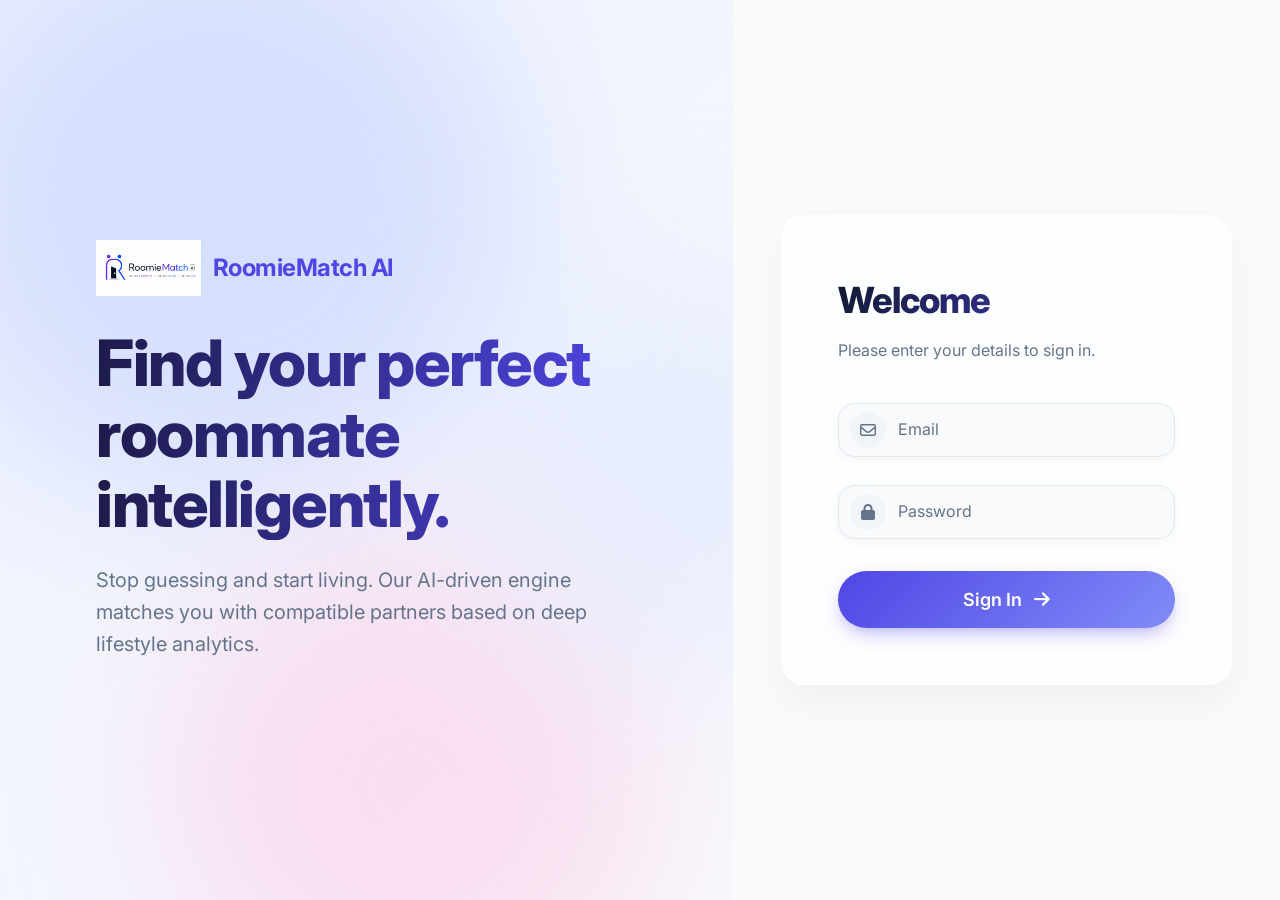
==== commit 47b254b0: "feat: complete UI/UX premium polish, finalize documentation, and clean dataset" ====
--- a/frontend/index.html
+++ b/frontend/index.html
@@ -3,70 +3,382 @@
 <head>
   <meta charset="UTF-8">
   <meta name="viewport" content="width=device-width,initial-scale=1">
-  <title>RoomieMatch AI — Sign In</title>
-  <meta name="description" content="Sign in to RoomieMatch AI and find your ideal roommate using AI-powered matching.">
-  <link href="https://cdn.jsdelivr.net/npm/bootstrap@5.3.3/dist/css/bootstrap.min.css" rel="stylesheet">
+  <title>RoomieMatch AI — Premium Sign In</title>
+  
+  <link href="https://fonts.googleapis.com/css2?family=Inter:wght@300;400;500;600;700&display=swap" rel="stylesheet">
   <link href="https://cdnjs.cloudflare.com/ajax/libs/font-awesome/6.5.1/css/all.min.css" rel="stylesheet">
   <link href="https://unpkg.com/aos@2.3.4/dist/aos.css" rel="stylesheet">
+  
   <link href="style.css" rel="stylesheet">
+
+  <style>
+    /* =========================================
+       PREMIUM SAAS LOGIN REDESIGN
+       ========================================= */
+    :root {
+      --brand-primary: #4F46E5;
+      --brand-primary-hover: #4338CA;
+      --brand-gradient: linear-gradient(135deg, #4F46E5 0%, #818CF8 100%);
+      --text-dark: #0F172A;
+      --text-muted: #64748B;
+      --glass-bg: rgba(255, 255, 255, 0.75);
+      --glass-border: rgba(255, 255, 255, 0.6);
+      --glass-shadow: 0 20px 40px rgba(0, 0, 0, 0.04);
+    }
+
+    body.auth-page {
+      margin: 0;
+      font-family: 'Inter', sans-serif;
+      min-height: 100vh;
+      display: flex;
+      overflow: hidden;
+      background: #F8FAFC;
+    }
+
+    .split-layout {
+      display: flex;
+      width: 100vw;
+      height: 100vh;
+      overflow: hidden;
+    }
+
+    /* LEFT SIDE: BRANDING & BLOBS */
+    .split-left {
+      flex: 1.2;
+      position: relative;
+      display: flex;
+      flex-direction: column;
+      justify-content: center;
+      padding: 5rem 6rem;
+      background: linear-gradient(135deg, #EEF2FF 0%, #F8FAFC 100%);
+      overflow: hidden;
+      z-index: 1;
+    }
+
+    .blob {
+      position: absolute;
+      filter: blur(80px);
+      border-radius: 50%;
+      z-index: -1;
+      opacity: 0.6;
+      animation: float-blob 12s ease-in-out infinite alternate;
+    }
+
+    .blob-1 {
+      top: -10%; left: -10%;
+      width: 600px; height: 600px;
+      background: #C7D2FE;
+    }
+
+    .blob-2 {
+      bottom: -15%; right: 10%;
+      width: 500px; height: 500px;
+      background: #FBCFE8;
+      animation-delay: -4s;
+    }
+
+    .blob-3 {
+      top: 30%; right: -20%;
+      width: 400px; height: 400px;
+      background: #E0E7FF;
+      animation-delay: -8s;
+    }
+
+    @keyframes float-blob {
+      0%   { transform: translate(0, 0) scale(1); }
+      50%  { transform: translate(30px, 40px) scale(1.05); }
+      100% { transform: translate(-20px, -30px) scale(0.95); }
+    }
+
+    .brand-content {
+      max-width: 600px;
+    }
+
+    .brand-logo {
+      font-size: 1.5rem;
+      font-weight: 700;
+      color: var(--brand-primary);
+      display: flex;
+      align-items: center;
+      gap: 0.75rem;
+      margin-bottom: 2rem;
+      letter-spacing: -0.5px;
+    }
+
+    .brand-tagline {
+      font-size: 4rem;
+      font-weight: 800;
+      line-height: 1.1;
+      letter-spacing: -1.5px;
+      background: linear-gradient(to right, #1E1B4B, #4F46E5);
+      -webkit-background-clip: text;
+      -webkit-text-fill-color: transparent;
+      margin-bottom: 1.5rem;
+    }
+
+    .brand-subtitle {
+      font-size: 1.25rem;
+      color: var(--text-muted);
+      line-height: 1.6;
+      font-weight: 400;
+      max-width: 500px;
+    }
+
+    /* RIGHT SIDE: GLASS CARD */
+    .split-right {
+      flex: 1;
+      display: flex;
+      align-items: center;
+      justify-content: center;
+      padding: 3rem;
+      position: relative;
+      background: transparent;
+      z-index: 2;
+    }
+
+    .glass-card {
+      background: var(--glass-bg);
+      backdrop-filter: blur(20px);
+      -webkit-backdrop-filter: blur(20px);
+      border: 1px solid var(--glass-border);
+      box-shadow: var(--glass-shadow);
+      border-radius: 24px;
+      padding: 3.5rem;
+      width: 100%;
+      max-width: 460px;
+      transform-origin: center;
+      animation: scale-in 0.8s cubic-bezier(0.16, 1, 0.3, 1) forwards;
+    }
+
+    @keyframes scale-in {
+      0%   { opacity: 0; transform: scale(0.95) translateY(20px); }
+      100% { opacity: 1; transform: scale(1) translateY(0); }
+    }
+
+    .card-header {
+      margin-bottom: 2.5rem;
+    }
+
+    .card-header h2 {
+      font-size: 2.25rem;
+      font-weight: 800;
+      background: linear-gradient(135deg, #0F172A 0%, #4F46E5 100%);
+      -webkit-background-clip: text;
+      -webkit-text-fill-color: transparent;
+      margin: 0 0 0.5rem 0;
+      letter-spacing: -1px;
+    }
+
+    .card-header p {
+      color: var(--text-muted);
+      margin: 0;
+      font-size: 1rem;
+    }
+
+    /* Floating Inputs */
+    .form-group {
+      position: relative;
+      margin-bottom: 1.75rem;
+    }
+
+    .input-icon {
+      position: absolute;
+      left: 0.75rem;
+      top: 50%;
+      transform: translateY(-50%);
+      color: var(--text-muted);
+      background: #F1F5F9;
+      width: 36px;
+      height: 36px;
+      display: flex;
+      align-items: center;
+      justify-content: center;
+      border-radius: 50%;
+      transition: all 0.3s ease;
+      z-index: 2;
+      font-size: 1rem;
+    }
+
+    .floating-input {
+      width: 100%;
+      padding: 1.5rem 1.25rem 0.5rem 3.75rem;
+      font-size: 1rem;
+      font-family: 'Inter', sans-serif;
+      color: var(--text-dark);
+      border: 1.5px solid #E2E8F0;
+      border-radius: 16px;
+      background: #F8FAFC;
+      outline: none;
+      transition: all 0.3s ease;
+      box-sizing: border-box;
+      box-shadow: inset 0 2px 4px rgba(0,0,0,0.01), 0 4px 12px rgba(0,0,0,0.03);
+    }
+
+    .floating-input:hover {
+      border-color: #CBD5E1;
+      background: #FFFFFF;
+      box-shadow: 0 6px 16px rgba(0,0,0,0.05);
+    }
+
+    .floating-input:focus {
+      background: #FFFFFF;
+      border-color: var(--brand-primary);
+      box-shadow: 0 0 0 4px rgba(79, 70, 229, 0.15), 0 4px 12px rgba(79, 70, 229, 0.1);
+    }
+
+    .floating-input:focus ~ .input-icon {
+      color: var(--brand-primary);
+      background: #EEF2FF;
+      box-shadow: 0 0 0 2px rgba(79, 70, 229, 0.1);
+    }
+
+    .floating-label {
+      position: absolute;
+      left: 3.75rem;
+      top: 50%;
+      transform: translateY(-50%);
+      color: var(--text-muted);
+      font-size: 1rem;
+      pointer-events: none;
+      transition: all 0.25s cubic-bezier(0.4, 0, 0.2, 1);
+      z-index: 2;
+      margin: 0;
+    }
+
+    .floating-input:focus ~ .floating-label,
+    .floating-input:not(:placeholder-shown) ~ .floating-label {
+      top: 0.75rem;
+      font-size: 0.75rem;
+      font-weight: 600;
+      color: var(--brand-primary);
+    }
+
+    /* Pill Button */
+    .btn-pill {
+      width: 100%;
+      padding: 1.125rem;
+      border-radius: 50px;
+      border: none;
+      background: var(--brand-gradient);
+      color: white;
+      font-size: 1.125rem;
+      font-weight: 600;
+      font-family: 'Inter', sans-serif;
+      cursor: pointer;
+      display: flex;
+      align-items: center;
+      justify-content: center;
+      gap: 0.75rem;
+      transition: all 0.3s cubic-bezier(0.16, 1, 0.3, 1);
+      box-shadow: 0 8px 20px -6px rgba(79, 70, 229, 0.5);
+      margin-top: 2rem;
+      position: relative;
+      overflow: hidden;
+    }
+
+    .btn-pill::after {
+      content: '';
+      position: absolute;
+      top: -50%;
+      left: -50%;
+      width: 200%;
+      height: 200%;
+      background: linear-gradient(to right, rgba(255,255,255,0) 0%, rgba(255,255,255,0.2) 50%, rgba(255,255,255,0) 100%);
+      transform: rotate(30deg) translateX(-100%);
+      transition: transform 0.6s cubic-bezier(0.16, 1, 0.3, 1);
+      pointer-events: none;
+    }
+
+    .btn-pill:hover::after {
+      transform: rotate(30deg) translateX(100%);
+    }
+
+    .btn-pill:hover {
+      transform: translateY(-3px);
+      box-shadow: 0 12px 25px -6px rgba(79, 70, 229, 0.6);
+    }
+
+    .btn-pill:active {
+      transform: translateY(1px);
+      box-shadow: 0 4px 10px -4px rgba(79, 70, 229, 0.5);
+    }
+
+    .btn-icon {
+      transition: transform 0.3s ease;
+    }
+
+    .btn-pill:hover .btn-icon {
+      transform: translateX(4px);
+    }
+
+    .form-control { border: none; box-shadow: none; }
+    
+    @media (max-width: 992px) {
+      .split-layout { flex-direction: column; }
+      .split-left { padding: 3rem 2rem; flex: none; align-items: center; text-align: center; }
+      .brand-tagline { font-size: 2.5rem; }
+      .split-right { padding: 2rem; }
+    }
+  </style>
 </head>
 <body class="auth-page">
 
-  <!-- Left: Form -->
-  <div class="auth-left">
-    <div class="auth-card" data-aos="fade-up" data-aos-duration="500">
-
-      <div class="auth-logo">
-        <div class="auth-logo-mark">
-          <div class="auth-logo-icon"><i class="fa-solid fa-house-chimney"></i></div>
-          <span class="auth-logo-name">RoomieMatch AI</span>
+  <div class="split-layout">
+    
+    <!-- LEFT: BRANDING & BLOBS -->
+    <div class="split-left">
+      <!-- Animated background blobs -->
+      <div class="blob blob-1"></div>
+      <div class="blob blob-2"></div>
+      <div class="blob blob-3"></div>
+
+      <div class="brand-content" data-aos="fade-right" data-aos-duration="1000">
+        <div class="brand-logo">
+          <img src="logo.jpeg" alt="RoomieMatch AI" style="height: 56px; width: auto; object-fit: contain;"> RoomieMatch AI
         </div>
-        <h1>Welcome back</h1>
-        <p>Sign in to find your perfect roommate</p>
+        <h1 class="brand-tagline">Find your perfect roommate intelligently.</h1>
+        <p class="brand-subtitle">Stop guessing and start living. Our AI-driven engine matches you with compatible partners based on deep lifestyle analytics.</p>
       </div>
-
-      <form id="loginForm" novalidate>
-        <div class="form-group">
-          <label class="form-label" for="email">Email address</label>
-          <input type="email" id="email" class="form-control"
-                 placeholder="you@university.edu" autocomplete="email" required>
+    </div>
+
+    <!-- RIGHT: GLASS CARD FORM -->
+    <div class="split-right">
+      <div class="glass-card">
+        
+        <div class="card-header">
+          <h2>Welcome</h2>
+          <p>Please enter your details to sign in.</p>
         </div>
-        <div class="form-group">
-          <label class="form-label" for="password">Password</label>
-          <input type="password" id="password" class="form-control"
-                 placeholder="Enter your password" autocomplete="current-password" required>
-        </div>
-        <div class="form-group" style="margin-top:1.5rem;">
-          <button type="submit" class="btn btn-primary btn-w100" id="loginBtn">
-            <i class="fa-solid fa-arrow-right-to-bracket fa-sm"></i> Sign in
+
+        <form id="loginForm" novalidate>
+          
+          <div class="form-group">
+            <input type="email" id="email" class="floating-input" placeholder=" " required autocomplete="email">
+            <i class="fa-regular fa-envelope input-icon"></i>
+            <label class="floating-label" for="email">Email</label>
+          </div>
+
+          <div class="form-group">
+            <input type="password" id="password" class="floating-input" placeholder=" " required autocomplete="current-password">
+            <i class="fa-solid fa-lock input-icon"></i>
+            <label class="floating-label" for="password">Password</label>
+          </div>
+
+          <button type="submit" class="btn-pill" id="loginBtn">
+            Sign In <i class="fa-solid fa-arrow-right btn-icon"></i>
           </button>
-        </div>
-      </form>
-
-      <div class="auth-footer">
-        No account yet? <a href="signup.html">Create one &rarr;</a>
+          
+        </form>
+
       </div>
-
     </div>
+    
   </div>
 
-  <!-- Right: Info panel -->
-  <div class="auth-right">
-    <div class="auth-panel" data-aos="fade-left" data-aos-duration="600" data-aos-delay="100">
-      <div class="panel-icon">🏠</div>
-      <h2>Find your perfect roommate</h2>
-      <p>RoomieMatch AI uses intelligent scoring to pair you with the most compatible co-living partners based on lifestyle, habits, and preferences.</p>
-      <ul class="feature-list">
-        <li><i class="fa-solid fa-check-circle"></i> AI-powered compatibility scoring</li>
-        <li><i class="fa-solid fa-check-circle"></i> Lifestyle &amp; preference matching</li>
-        <li><i class="fa-solid fa-check-circle"></i> Seamless request management</li>
-        <li><i class="fa-solid fa-check-circle"></i> Secure JWT authentication</li>
-      </ul>
-    </div>
-  </div>
-
-  <script src="https://cdn.jsdelivr.net/npm/bootstrap@5.3.3/dist/js/bootstrap.bundle.min.js"></script>
   <script src="https://unpkg.com/aos@2.3.4/dist/aos.js"></script>
+  <script>
+    AOS.init();
+  </script>
   <script src="script.js"></script>
 </body>
-</html>+</html>
--- a/frontend/style.css
+++ b/frontend/style.css
@@ -450,18 +450,15 @@
   display: flex; flex-direction: column; gap: 8px;
   z-index: 9999;
 }
-.toast-item {
-  display: flex; align-items: center; gap: 10px;
-  padding: 12px 18px;
-  border-radius: 10px;
-  font-size: 13.5px; font-weight: 500;
-  box-shadow: var(--shadow);
-  animation: slideIn 0.3s ease;
-  max-width: 340px;
-}
-.toast-item.success { background: #052e16; color: #4ade80; border: 1px solid rgba(74,222,128,0.25); }
-.toast-item.error   { background: #450a0a; color: #f87171; border: 1px solid rgba(248,113,113,0.25); }
-.toast-item.info    { background: #0c1a4a; color: #818cf8; border: 1px solid rgba(129,140,248,0.25); }
+.toast-item { display: flex; align-items: center; gap: 12px; padding: 14px 20px; border-radius: 12px; font-size: 0.95rem; font-weight: 500; box-shadow: 0 10px 25px -5px rgba(0,0,0,0.15), 0 8px 10px -6px rgba(0,0,0,0.1); animation: slideIn 0.3s cubic-bezier(0.16, 1, 0.3, 1); max-width: 360px; background: #FFFFFF; color: #111827; border: 1px solid #E5E7EB; }
+.toast-item i { font-size: 1.1rem; }
+.toast-item.success { border-left: 4px solid #10B981; }
+.toast-item.success i { color: #10B981; }
+.toast-item.error   { border-left: 4px solid #EF4444; }
+.toast-item.error i { color: #EF4444; }
+.toast-item.info    { border-left: 4px solid #3B82F6; }
+.toast-item.info i  { color: #3B82F6; }
+.toast-item.removing {opacity: 0; transform: translateX(20px); transition: all 0.3s ease;}
 @keyframes slideIn { from { opacity:0; transform: translateX(20px); } to { opacity:1; transform: translateX(0); } }
 
 /* ── Misc Utilities ────────────────────────────────── */
@@ -495,6 +492,115 @@
 [data-aos] { pointer-events: none; }
 [data-aos].aos-animate { pointer-events: auto; }
 
+/* ── Admin Dashboard ──────────────────────────────── */
+.admin-section { margin-bottom: 28px; }
+
+.section-header {
+  display: flex;
+  align-items: center;
+  justify-content: space-between;
+  margin-bottom: 16px;
+  flex-wrap: wrap;
+  gap: 12px;
+}
+
+.admin-filters {
+  display: flex;
+  gap: 8px;
+  align-items: center;
+}
+
+.admin-table-wrap { overflow-x: auto; }
+
+.admin-table {
+  width: 100%;
+  border-collapse: collapse;
+  font-size: 13.5px;
+}
+.admin-table thead { background: var(--bg-3); }
+.admin-table th {
+  padding: 10px 16px;
+  font-weight: 600;
+  color: var(--text-3);
+  text-transform: uppercase;
+  font-size: 11px;
+  letter-spacing: 0.06em;
+  text-align: left;
+  white-space: nowrap;
+}
+.admin-table td {
+  padding: 12px 16px;
+  border-top: 1px solid var(--border);
+  color: var(--text-2);
+  vertical-align: middle;
+}
+.admin-table tbody tr:hover { background: var(--surface); }
+.admin-table tbody tr:hover td { color: var(--text-1); }
+
+.table-empty {
+  text-align: center;
+  padding: 40px 16px !important;
+  color: var(--text-3) !important;
+  font-style: italic;
+}
+
+.table-id {
+  display: inline-block;
+  background: var(--surface);
+  padding: 2px 8px;
+  border-radius: 6px;
+  font-size: 12px;
+  font-weight: 600;
+  color: var(--text-2);
+}
+
+.badge-org {
+  background: rgba(99,102,241,0.15);
+  color: #818cf8;
+}
+.badge-boys {
+  background: rgba(6,182,212,0.15);
+  color: #22d3ee;
+}
+.badge-girls {
+  background: rgba(236,72,153,0.15);
+  color: #f472b6;
+}
+.badge-assigned {
+  background: rgba(16,185,129,0.15);
+  color: #10b981;
+  font-weight: 600;
+}
+
+.form-select-sm {
+  padding: 6px 30px 6px 10px;
+  font-size: 12.5px;
+  border-radius: 7px;
+}
+
+/* ── Upload Dropzone ──────────────────────────────── */
+.upload-dropzone {
+  display: flex;
+  flex-direction: column;
+  align-items: center;
+  justify-content: center;
+  padding: 32px 20px;
+  border: 2px dashed var(--border);
+  border-radius: 12px;
+  background: var(--bg-3);
+  transition: all 0.2s ease;
+  cursor: default;
+}
+.upload-dropzone.dropzone-hover,
+.upload-dropzone.dropzone-active {
+  border-color: var(--primary);
+  background: rgba(99, 102, 241, 0.06);
+}
+.upload-dropzone.dropzone-hover {
+  transform: scale(1.01);
+  box-shadow: 0 0 0 3px rgba(99, 102, 241, 0.12);
+}
+
 /* ── Responsive ────────────────────────────────────── */
 @media (max-width: 900px) {
   .sidebar { display: none; }
@@ -505,3 +611,85 @@
   .traits { grid-template-columns: 1fr 1fr; }
   .form-row { grid-template-columns: 1fr; }
 }
+
+/* ── UX Enhancements ───────────────────────────────── */
+
+/* Button press feedback */
+.btn:active:not(:disabled) {
+  transform: scale(0.96) !important;
+  transition: transform 0.08s ease !important;
+}
+
+/* Keyboard focus ring (accessibility) */
+:focus-visible {
+  outline: 2px solid var(--primary);
+  outline-offset: 3px;
+  border-radius: 4px;
+}
+
+/* Field-level validation */
+.field-invalid {
+  border-color: var(--danger) !important;
+  box-shadow: 0 0 0 3px rgba(239,68,68,0.15) !important;
+  animation: shake 0.35s ease;
+}
+
+.field-error-msg {
+  font-size: 12px;
+  color: var(--danger);
+  margin-top: 5px;
+  display: flex;
+  align-items: center;
+  gap: 4px;
+}
+.field-error-msg::before {
+  content: '\f06a';
+  font-family: 'Font Awesome 6 Free';
+  font-weight: 900;
+  font-size: 11px;
+}
+
+@keyframes shake {
+  0%, 100% { transform: translateX(0); }
+  20%       { transform: translateX(-5px); }
+  40%       { transform: translateX(5px); }
+  60%       { transform: translateX(-4px); }
+  80%       { transform: translateX(3px); }
+}
+
+/* Skeleton shimmer loader */
+.skeleton-block {
+  background: linear-gradient(90deg, var(--surface) 25%, var(--surface-hover) 50%, var(--surface) 75%);
+  background-size: 200% 100%;
+  animation: shimmer 1.4s infinite ease-in-out;
+  border-radius: 8px;
+}
+@keyframes shimmer {
+  0%   { background-position: 200% center; }
+  100% { background-position: -200% center; }
+}
+
+/* Toast exit animation */
+.toast-item.removing {
+  animation: slideOut 0.3s ease forwards;
+}
+@keyframes slideOut {
+  from { opacity: 1; transform: translateX(0); }
+  to   { opacity: 0; transform: translateX(20px); }
+}
+
+/* Smooth link transitions in sidebar */
+.nav-item {
+  transition: background 0.2s ease, color 0.2s ease, transform 0.15s ease;
+}
+.nav-item:active {
+  transform: scale(0.97);
+}
+
+/* Score bar animated entrance */
+.score-bar-fill {
+  animation: growBar 0.9s cubic-bezier(0.16, 1, 0.3, 1) both;
+}
+@keyframes growBar {
+  from { width: 0 !important; }
+}
